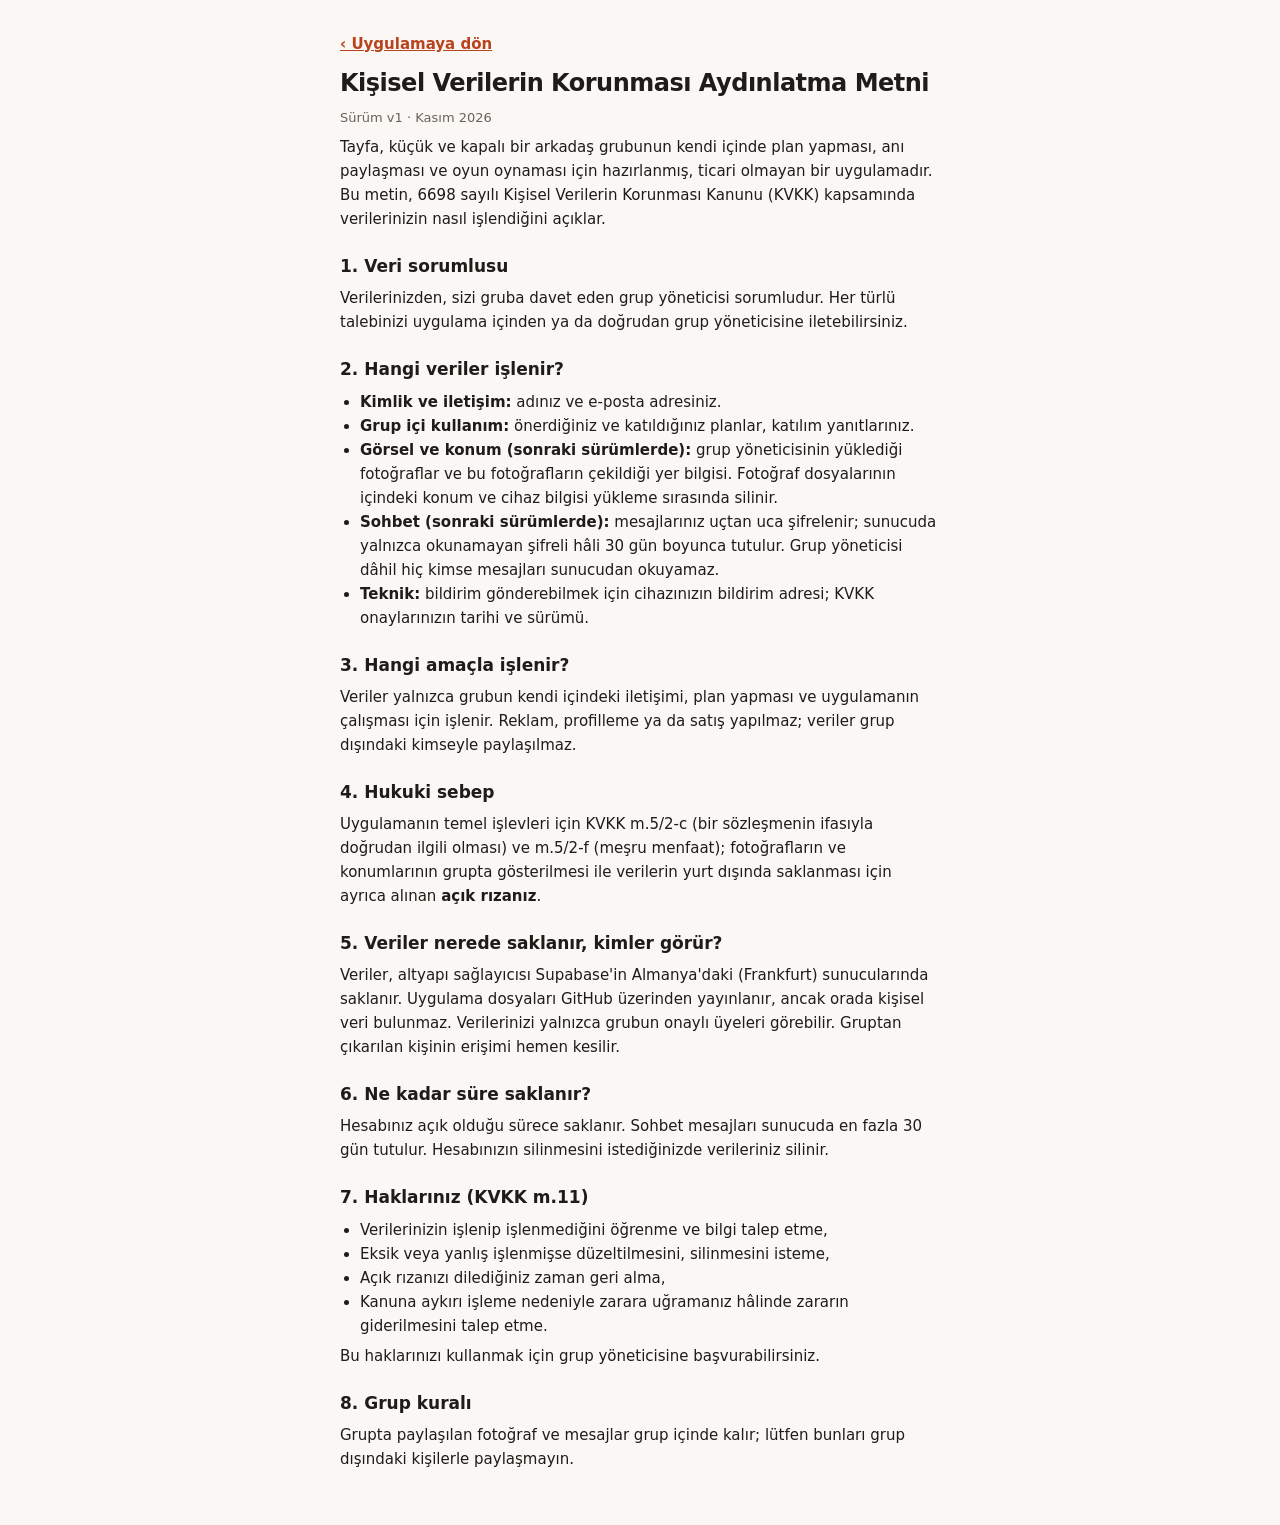
==== aydinlatma.html @ f6b41202 "Sürüm 1.0.0: kayıt, onaylar, planlar, bildirimler Co-Authored-By: Claude Opus 5.5 <noreply@anthropic" ====
<!doctype html>
<html lang="tr">
<head>
<meta charset="utf-8">
<meta name="viewport" content="width=device-width, initial-scale=1, viewport-fit=cover">
<meta name="robots" content="noindex">
<title>Tayfa · Aydınlatma Metni</title>
<link rel="stylesheet" href="style.css">
<style>
  .doc { max-width: 640px; margin: 0 auto; padding: calc(env(safe-area-inset-top, 0px) + 24px) 20px 48px; line-height: 1.6; font-size: 15px; }
  .doc h1 { font-size: 24px; margin-bottom: 4px; }
  .doc h2 { font-size: 17px; margin: 22px 0 6px; }
  .doc ul { padding-left: 20px; margin: 6px 0; }
  .doc p { margin: 6px 0; }
</style>
</head>
<body>
<article class="doc">
  <a class="back" href="./">‹ Uygulamaya dön</a>
  <h1>Kişisel Verilerin Korunması Aydınlatma Metni</h1>
  <p class="small">Sürüm v1 · Kasım 2026</p>

  <p>Tayfa, küçük ve kapalı bir arkadaş grubunun kendi içinde plan yapması, anı paylaşması ve oyun oynaması için
  hazırlanmış, ticari olmayan bir uygulamadır. Bu metin, 6698 sayılı Kişisel Verilerin Korunması Kanunu (KVKK)
  kapsamında verilerinizin nasıl işlendiğini açıklar.</p>

  <h2>1. Veri sorumlusu</h2>
  <p>Verilerinizden, sizi gruba davet eden grup yöneticisi sorumludur. Her türlü talebinizi uygulama içinden ya da
  doğrudan grup yöneticisine iletebilirsiniz.</p>

  <h2>2. Hangi veriler işlenir?</h2>
  <ul>
    <li><b>Kimlik ve iletişim:</b> adınız ve e-posta adresiniz.</li>
    <li><b>Grup içi kullanım:</b> önerdiğiniz ve katıldığınız planlar, katılım yanıtlarınız.</li>
    <li><b>Görsel ve konum (sonraki sürümlerde):</b> grup yöneticisinin yüklediği fotoğraflar ve bu fotoğrafların
      çekildiği yer bilgisi. Fotoğraf dosyalarının içindeki konum ve cihaz bilgisi yükleme sırasında silinir.</li>
    <li><b>Sohbet (sonraki sürümlerde):</b> mesajlarınız uçtan uca şifrelenir; sunucuda yalnızca okunamayan şifreli
      hâli 30 gün boyunca tutulur. Grup yöneticisi dâhil hiç kimse mesajları sunucudan okuyamaz.</li>
    <li><b>Teknik:</b> bildirim gönderebilmek için cihazınızın bildirim adresi; KVKK onaylarınızın tarihi ve sürümü.</li>
  </ul>

  <h2>3. Hangi amaçla işlenir?</h2>
  <p>Veriler yalnızca grubun kendi içindeki iletişimi, plan yapması ve uygulamanın çalışması için işlenir.
  Reklam, profilleme ya da satış yapılmaz; veriler grup dışındaki kimseyle paylaşılmaz.</p>

  <h2>4. Hukuki sebep</h2>
  <p>Uygulamanın temel işlevleri için KVKK m.5/2-c (bir sözleşmenin ifasıyla doğrudan ilgili olması) ve m.5/2-f
  (meşru menfaat); fotoğrafların ve konumlarının grupta gösterilmesi ile verilerin yurt dışında saklanması için
  ayrıca alınan <b>açık rızanız</b>.</p>

  <h2>5. Veriler nerede saklanır, kimler görür?</h2>
  <p>Veriler, altyapı sağlayıcısı Supabase'in Almanya'daki (Frankfurt) sunucularında saklanır. Uygulama
  dosyaları GitHub üzerinden yayınlanır, ancak orada kişisel veri bulunmaz. Verilerinizi yalnızca grubun onaylı
  üyeleri görebilir. Gruptan çıkarılan kişinin erişimi hemen kesilir.</p>

  <h2>6. Ne kadar süre saklanır?</h2>
  <p>Hesabınız açık olduğu sürece saklanır. Sohbet mesajları sunucuda en fazla 30 gün tutulur. Hesabınızın
  silinmesini istediğinizde verileriniz silinir.</p>

  <h2>7. Haklarınız (KVKK m.11)</h2>
  <ul>
    <li>Verilerinizin işlenip işlenmediğini öğrenme ve bilgi talep etme,</li>
    <li>Eksik veya yanlış işlenmişse düzeltilmesini, silinmesini isteme,</li>
    <li>Açık rızanızı dilediğiniz zaman geri alma,</li>
    <li>Kanuna aykırı işleme nedeniyle zarara uğramanız hâlinde zararın giderilmesini talep etme.</li>
  </ul>
  <p>Bu haklarınızı kullanmak için grup yöneticisine başvurabilirsiniz.</p>

  <h2>8. Grup kuralı</h2>
  <p>Grupta paylaşılan fotoğraf ve mesajlar grup içinde kalır; lütfen bunları grup dışındaki kişilerle
  paylaşmayın.</p>
</article>
</body>
</html>
---- style.css ----
:root {
  --accent: #B8431D;
  --accent-dark: #8E3214;
  --accent-soft: #FBEDE6;
  --accent-ink: #7A2E14;
  --ink: #1F1B18;
  --sub: #6B625B;
  --bg: #FAF7F4;
  --card: #FFFFFF;
  --line: #ECE5DF;
  --field: #DCD3CC;
  --ok: #2E6B2A;
  --ok-soft: #E6F2E3;
  --warn-bg: #FFF4D6;
  --warn-line: #F1DFA8;
  --warn-ink: #5C4300;
  --danger: #A33A16;
  --safe-top: env(safe-area-inset-top, 0px);
  --safe-bottom: env(safe-area-inset-bottom, 0px);
}
* { box-sizing: border-box; -webkit-tap-highlight-color: transparent; }
html, body { margin: 0; height: 100%; background: var(--bg); color: var(--ink);
  font-family: 'Plus Jakarta Sans', -apple-system, system-ui, sans-serif; font-size: 16px; }
body { overscroll-behavior-y: none; }
button, input, textarea, select { font-family: inherit; font-size: 16px; color: inherit; }
a { color: var(--accent); }
h1 { font-size: 28px; font-weight: 700; letter-spacing: -0.5px; margin: 0; }
h2 { font-size: 17px; font-weight: 700; margin: 0; }
p { margin: 0; }
.sub { color: var(--sub); font-size: 14px; }
.small { font-size: 13px; color: var(--sub); }
.hidden { display: none !important; }

.splash { height: 100vh; display: flex; align-items: center; justify-content: center; }
.logo-big { width: 72px; height: 72px; border-radius: 20px; background: #D85A30 url(icons/icon-192.png) center/cover; }

/* ---------- layout ---------- */
.screen { min-height: 100vh; display: flex; flex-direction: column; }
.content { flex: 1; padding: calc(var(--safe-top) + 20px) 20px calc(var(--safe-bottom) + 160px); display: flex; flex-direction: column; gap: 16px; }
.content.no-tabs { padding-bottom: calc(var(--safe-bottom) + 32px); }
.topbar { display: flex; justify-content: space-between; align-items: flex-start; gap: 12px; }
.topbar-actions { display: flex; gap: 8px; }

.tabbar { position: fixed; left: 0; right: 0; bottom: 0; background: rgba(255,255,255,0.96);
  backdrop-filter: blur(12px); -webkit-backdrop-filter: blur(12px);
  border-top: 1px solid var(--line); display: flex; justify-content: space-around;
  padding: 8px 4px calc(var(--safe-bottom) + 8px); z-index: 10; }
.tab { flex: 1; min-height: 52px; border: none; background: none; display: flex; flex-direction: column;
  align-items: center; justify-content: center; gap: 3px; color: #8A817A; font-size: 12px; font-weight: 500; }
.tab.on { color: var(--accent); font-weight: 600; }
.tab svg { width: 24px; height: 24px; }

/* ---------- elements ---------- */
.card { background: var(--card); border: 1px solid var(--line); border-radius: 20px; padding: 16px;
  display: flex; flex-direction: column; gap: 12px; }
.btn { height: 46px; border-radius: 12px; border: 1px solid var(--line); background: #FFF; color: var(--ink);
  font-weight: 600; font-size: 15px; padding: 0 16px; display: inline-flex; align-items: center; justify-content: center; gap: 8px; }
.btn.primary { background: var(--accent); border-color: var(--accent); color: #FFF; }
.btn.primary:active { background: var(--accent-dark); }
.btn.danger { color: var(--danger); }
.btn.ok-on { background: var(--ok-soft); border-color: #BFDDB8; color: var(--ok); }
.btn.no-on { background: #F6E6E0; border-color: #EBC8BA; color: var(--danger); }
.btn.small { height: 38px; font-size: 14px; padding: 0 12px; border-radius: 10px; }
.btn.block { width: 100%; }
.btn:disabled { opacity: .55; }
.icon-btn { width: 44px; height: 44px; border-radius: 14px; border: 1px solid var(--line); background: #FFF;
  display: inline-flex; align-items: center; justify-content: center; color: var(--ink); position: relative; flex-shrink: 0; }
.icon-btn svg { width: 22px; height: 22px; }
.dot { position: absolute; top: 8px; right: 9px; width: 9px; height: 9px; border-radius: 50%; background: var(--accent); border: 2px solid #FFF; }
.row2 { display: grid; grid-template-columns: repeat(2, minmax(0, 1fr)); gap: 8px; }
.fab { position: fixed; right: 20px; bottom: calc(var(--safe-bottom) + 86px); height: 56px; border-radius: 18px;
  border: none; background: var(--accent); color: #FFF; font-weight: 600; font-size: 15px; padding: 0 20px;
  display: flex; align-items: center; gap: 8px; z-index: 9; box-shadow: 0 6px 20px rgba(184,67,29,.28); }
.fab svg { width: 20px; height: 20px; }

.field { display: flex; flex-direction: column; gap: 6px; }
.field label { font-size: 13px; font-weight: 600; }
.input { height: 48px; border-radius: 12px; border: 1px solid var(--field); background: #FFF; padding: 0 14px; width: 100%; }
textarea.input { height: 88px; padding: 12px 14px; resize: none; }
.input:focus { outline: 2px solid rgba(184,67,29,.35); border-color: var(--accent); }
.check { display: flex; gap: 10px; align-items: flex-start; font-size: 13px; line-height: 1.45; }
.check input { width: 22px; height: 22px; margin: 0; accent-color: var(--accent); flex-shrink: 0; }
.err { color: var(--danger); font-size: 13px; min-height: 18px; }

.seg { display: grid; grid-template-columns: repeat(2, minmax(0, 1fr)); background: #EFE9E4; border-radius: 12px; padding: 4px; }
.seg button { height: 38px; border: none; border-radius: 9px; background: transparent; font-weight: 600; font-size: 14px; color: var(--sub); }
.seg button.on { background: #FFF; color: var(--ink); }

.banner { display: flex; align-items: center; gap: 10px; background: var(--warn-bg); border: 1px solid var(--warn-line);
  border-radius: 16px; padding: 12px 14px; color: var(--warn-ink); font-size: 14px; font-weight: 600; border-width: 1px; width: 100%; text-align: left; }
.banner .pip { width: 10px; height: 10px; border-radius: 50%; background: #C98A00; flex-shrink: 0; }
.banner span.grow { flex: 1; }
.info { background: var(--accent-soft); color: var(--accent-ink); border-radius: 16px; padding: 14px; font-size: 14px; line-height: 1.5; }

.datebox { width: 52px; height: 56px; border-radius: 14px; background: var(--accent-soft); color: var(--accent);
  display: flex; flex-direction: column; align-items: center; justify-content: center; flex-shrink: 0; }
.datebox b { font-size: 20px; line-height: 1; }
.datebox span { font-size: 11px; font-weight: 600; }
.ev-head { display: flex; gap: 12px; align-items: center; }
.ev-meta { display: flex; flex-wrap: wrap; gap: 4px 12px; margin-top: 4px; font-size: 13px; color: var(--sub); }
.ev-note { font-size: 14px; color: var(--ink); white-space: pre-line; }
.avatars { display: flex; }
.av { width: 30px; height: 30px; border-radius: 50%; display: inline-flex; align-items: center; justify-content: center;
  font-size: 12px; font-weight: 700; border: 2px solid #FFF; margin-left: -8px; }
.av:first-child { margin-left: 0; }
.av.lg { width: 40px; height: 40px; font-size: 14px; margin-left: 0; }
.people { display: flex; align-items: center; gap: 8px; font-size: 13px; color: var(--sub); }
.pill { font-size: 12px; font-weight: 700; padding: 4px 9px; border-radius: 999px; background: var(--accent-soft); color: var(--accent); }
.list-row { display: flex; align-items: center; gap: 12px; padding: 4px 0; }
.list-row .grow { flex: 1; min-width: 0; }
.list-row .name { font-size: 15px; font-weight: 600; overflow: hidden; text-overflow: ellipsis; white-space: nowrap; }
.code-box { background: var(--accent-soft); border-radius: 14px; padding: 14px; display: flex; justify-content: space-between; align-items: center; gap: 8px; }
.code-box .code { font-size: 20px; font-weight: 700; letter-spacing: 1px; color: var(--accent-ink); }
.empty { text-align: center; padding: 28px 12px; color: var(--sub); font-size: 14px; display: flex; flex-direction: column; gap: 6px; align-items: center; }
.empty svg { width: 40px; height: 40px; color: #C9BFB7; }
.section-title { font-size: 13px; font-weight: 700; color: var(--sub); text-transform: uppercase; letter-spacing: .4px; margin-top: 4px; }
.soon { flex: 1; display: flex; flex-direction: column; align-items: center; justify-content: center; text-align: center; gap: 10px; padding: 40px 20px; color: var(--sub); }
.soon .big { width: 72px; height: 72px; border-radius: 22px; background: var(--accent-soft); color: var(--accent); display: flex; align-items: center; justify-content: center; }
.soon .big svg { width: 34px; height: 34px; }
.back { display: inline-flex; align-items: center; gap: 4px; border: none; background: none; color: var(--accent); font-weight: 600; font-size: 15px; padding: 8px 0; }
.back svg { width: 20px; height: 20px; }

/* auth */
.auth { padding: calc(var(--safe-top) + 32px) 20px calc(var(--safe-bottom) + 32px); display: flex; flex-direction: column; gap: 14px; max-width: 480px; margin: 0 auto; }
.auth-head { display: flex; flex-direction: column; align-items: center; gap: 10px; text-align: center; margin-bottom: 4px; }
.auth-head .logo-big { width: 64px; height: 64px; border-radius: 18px; }
.kvkk { background: #FFF; border: 1px solid var(--line); border-radius: 16px; padding: 14px; display: flex; flex-direction: column; gap: 12px; }
.kvkk-title { display: flex; align-items: center; gap: 6px; font-size: 13px; font-weight: 700; color: var(--sub); }
.kvkk-title svg { width: 16px; height: 16px; }

/* sheet */
.sheet-backdrop { position: fixed; inset: 0; background: rgba(31,27,24,.42); z-index: 50; display: flex; align-items: flex-end; animation: fade .18s ease; }
.sheet { background: var(--bg); width: 100%; max-height: 92vh; overflow-y: auto; border-radius: 24px 24px 0 0;
  padding: 10px 20px calc(var(--safe-bottom) + 20px); display: flex; flex-direction: column; gap: 14px; animation: up .22s ease; }
.grab { width: 40px; height: 5px; border-radius: 3px; background: #D8CFC8; align-self: center; margin-bottom: 4px; }
.sheet-head { display: flex; justify-content: space-between; align-items: center; }
@keyframes up { from { transform: translateY(40px); opacity: .4; } to { transform: none; opacity: 1; } }
@keyframes fade { from { opacity: 0; } to { opacity: 1; } }

#toast { position: fixed; left: 50%; top: calc(var(--safe-top) + 12px); transform: translateX(-50%) translateY(-20px);
  background: var(--ink); color: #FFF; padding: 12px 16px; border-radius: 14px; font-size: 14px; font-weight: 600;
  opacity: 0; pointer-events: none; transition: all .22s ease; z-index: 100; max-width: calc(100% - 40px); text-align: center; }
#toast.show { opacity: 1; transform: translateX(-50%) translateY(0); }
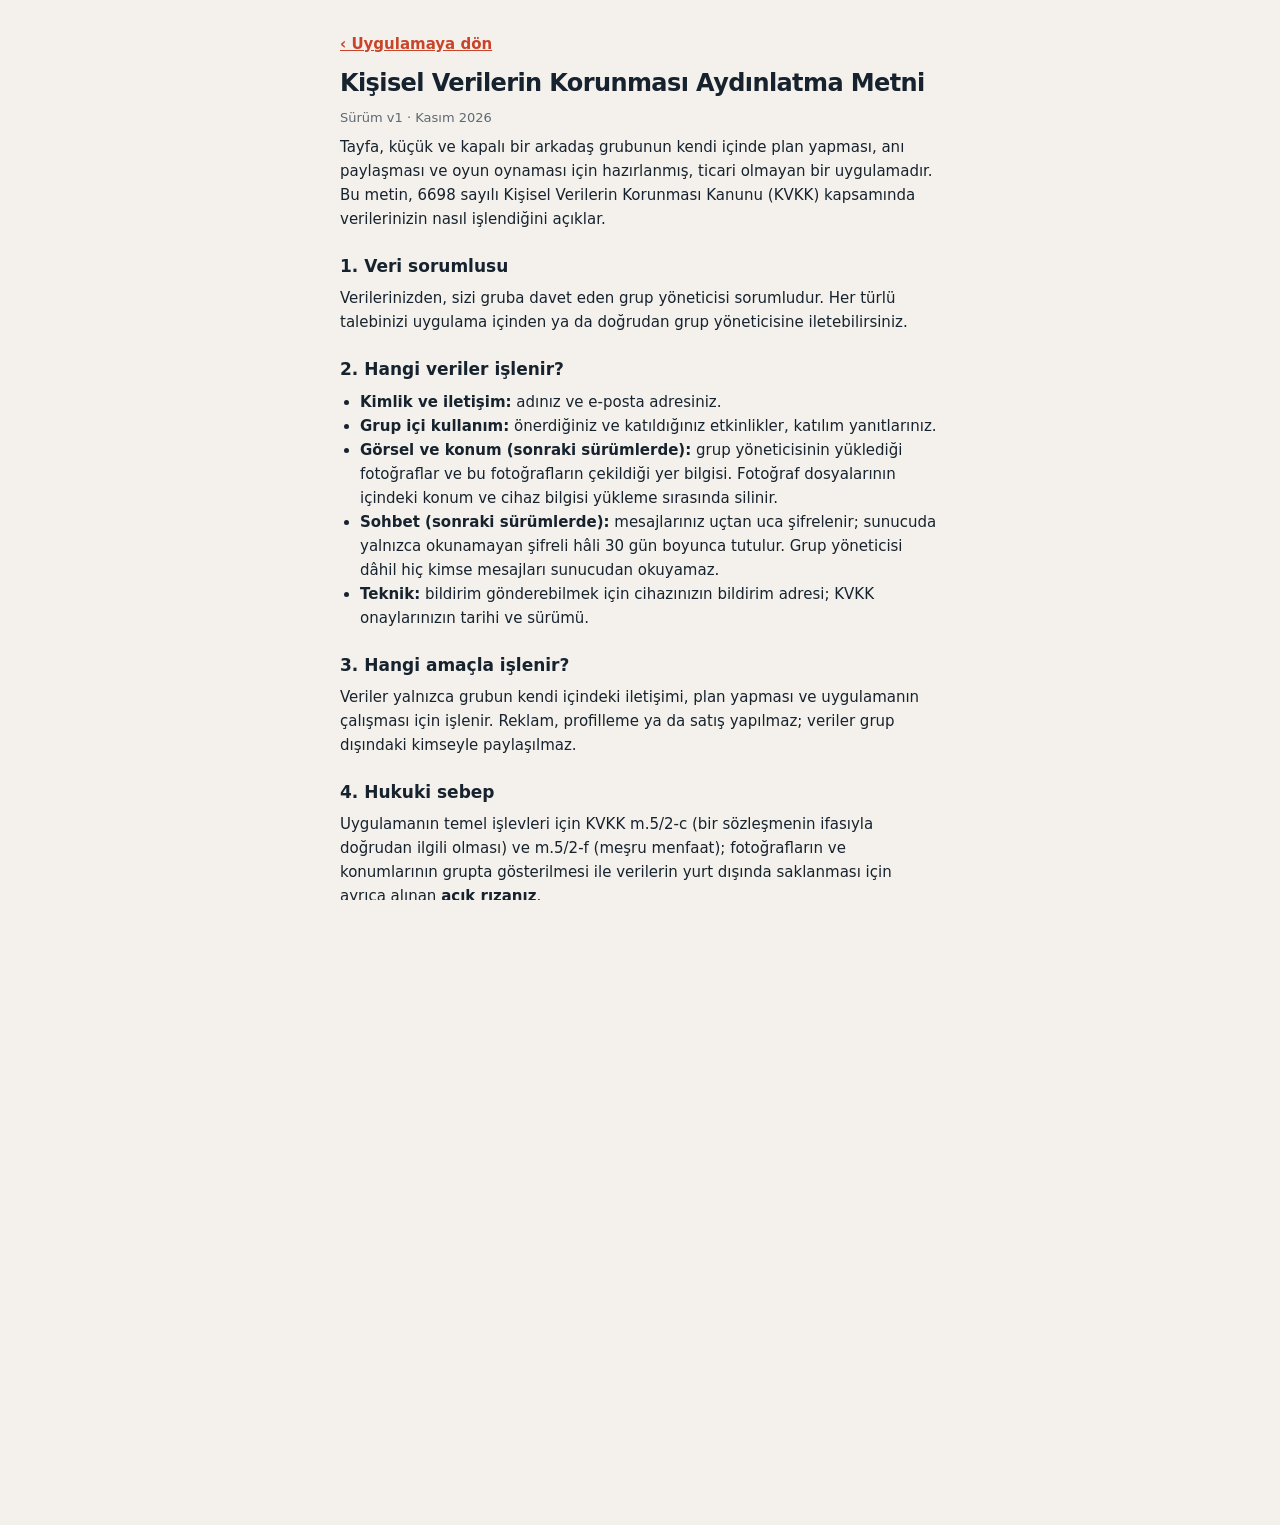
==== commit 050ca738: "3.3.0: Plan yerine Etkinlik, sade bildirim kutusu (1 gün), çift bildirim düzeltmesi, fotoğraf tarihi" ====
--- a/aydinlatma.html
+++ b/aydinlatma.html
@@ -31,7 +31,7 @@
   <h2>2. Hangi veriler işlenir?</h2>
   <ul>
     <li><b>Kimlik ve iletişim:</b> adınız ve e-posta adresiniz.</li>
-    <li><b>Grup içi kullanım:</b> önerdiğiniz ve katıldığınız planlar, katılım yanıtlarınız.</li>
+    <li><b>Grup içi kullanım:</b> önerdiğiniz ve katıldığınız etkinlikler, katılım yanıtlarınız.</li>
     <li><b>Görsel ve konum (sonraki sürümlerde):</b> grup yöneticisinin yüklediği fotoğraflar ve bu fotoğrafların
       çekildiği yer bilgisi. Fotoğraf dosyalarının içindeki konum ve cihaz bilgisi yükleme sırasında silinir.</li>
     <li><b>Sohbet (sonraki sürümlerde):</b> mesajlarınız uçtan uca şifrelenir; sunucuda yalnızca okunamayan şifreli
--- a/style.css
+++ b/style.css
@@ -1,20 +1,24 @@
 :root {
-  --accent: #B8431D;
-  --accent-dark: #8E3214;
-  --accent-soft: #FBEDE6;
-  --accent-ink: #7A2E14;
-  --ink: #1F1B18;
-  --sub: #6B625B;
-  --bg: #FAF7F4;
+  --accent: #C9452A;
+  --accent-dark: #A93820;
+  --accent-soft: #FCE9E3;
+  --accent-ink: #8C2F19;
+  --coral: #FF7A59;
+  --navy: #13324B;
+  --navy-2: #1C4466;
+  --ink: #16222E;
+  --sub: #5F6873;
+  --bg: #F4F1EC;
   --card: #FFFFFF;
-  --line: #ECE5DF;
-  --field: #DCD3CC;
+  --line: #E7E1D9;
+  --field: #D9D2C9;
   --ok: #2E6B2A;
   --ok-soft: #E6F2E3;
   --warn-bg: #FFF4D6;
   --warn-line: #F1DFA8;
   --warn-ink: #5C4300;
-  --danger: #A33A16;
+  --danger: #B33A1E;
+  --shadow: 0 1px 2px rgba(19,50,75,.05), 0 8px 24px rgba(19,50,75,.07);
   --safe-top: env(safe-area-inset-top, 0px);
   --safe-bottom: env(safe-area-inset-bottom, 0px);
 }
@@ -32,7 +36,7 @@
 .hidden { display: none !important; }
 
 .splash { height: 100vh; display: flex; align-items: center; justify-content: center; }
-.logo-big { width: 72px; height: 72px; border-radius: 20px; background: #D85A30 url(icons/icon-192.png) center/cover; }
+.logo-big { width: 72px; height: 72px; border-radius: 20px; background: #13324B url(icons/icon-192.png) center/cover; }
 
 /* ---------- layout ---------- */
 .screen { min-height: 100vh; display: flex; flex-direction: column; }
@@ -70,14 +74,14 @@
 .row2 { display: grid; grid-template-columns: repeat(2, minmax(0, 1fr)); gap: 8px; }
 .fab { position: fixed; right: 20px; bottom: calc(var(--safe-bottom) + 86px); height: 56px; border-radius: 18px;
   border: none; background: var(--accent); color: #FFF; font-weight: 600; font-size: 15px; padding: 0 20px;
-  display: flex; align-items: center; gap: 8px; z-index: 9; box-shadow: 0 6px 20px rgba(184,67,29,.28); }
+  display: flex; align-items: center; gap: 8px; z-index: 9; box-shadow: 0 6px 20px rgba(201,69,42,.28); }
 .fab svg { width: 20px; height: 20px; }
 
 .field { display: flex; flex-direction: column; gap: 6px; }
 .field label { font-size: 13px; font-weight: 600; }
 .input { height: 48px; border-radius: 12px; border: 1px solid var(--field); background: #FFF; padding: 0 14px; width: 100%; }
 textarea.input { height: 88px; padding: 12px 14px; resize: none; }
-.input:focus { outline: 2px solid rgba(184,67,29,.35); border-color: var(--accent); }
+.input:focus { outline: 2px solid rgba(201,69,42,.35); border-color: var(--accent); }
 .check { display: flex; gap: 10px; align-items: flex-start; font-size: 13px; line-height: 1.45; }
 .check input { width: 22px; height: 22px; margin: 0; accent-color: var(--accent); flex-shrink: 0; }
 .err { color: var(--danger); font-size: 13px; min-height: 18px; }
@@ -141,3 +145,547 @@
   background: var(--ink); color: #FFF; padding: 12px 16px; border-radius: 14px; font-size: 14px; font-weight: 600;
   opacity: 0; pointer-events: none; transition: all .22s ease; z-index: 100; max-width: calc(100% - 40px); text-align: center; }
 #toast.show { opacity: 1; transform: translateX(-50%) translateY(0); }
+
+/* ================= Sürüm 2 ================= */
+.nosave { -webkit-touch-callout: none; -webkit-user-select: none; user-select: none; }
+.tab { position: relative; }
+.tab-dot { position: absolute; top: 6px; left: calc(50% + 8px); width: 9px; height: 9px; border-radius: 50%; background: var(--accent); border: 2px solid #FFF; }
+.seg3 { display: grid; grid-template-columns: repeat(3, minmax(0, 1fr)); background: #EFE9E4; border-radius: 12px; padding: 4px; }
+.seg3 button { height: 38px; border: none; border-radius: 9px; background: transparent; font-weight: 600; font-size: 13px; color: var(--sub); }
+.seg3 button.on { background: #FFF; color: var(--ink); }
+.progress { height: 10px; background: #EFE9E4; border-radius: 6px; overflow: hidden; }
+.progress i { display: block; height: 100%; background: var(--accent); transition: width .2s; }
+.icon-btn.dark { background: rgba(255,255,255,.12); border: none; color: #FFF; }
+
+/* anılar */
+.map-wrap { position: relative; height: 56vh; min-height: 320px; border-radius: 22px; overflow: hidden; border: 1px solid var(--line); background: #E9EFE4; }
+.map { position: absolute; inset: 0; }
+.map-pin { border: none; background: none; padding: 0; position: relative; cursor: pointer; }
+.map-pin-img { display: block; width: 52px; height: 52px; border-radius: 16px; border: 3px solid #FFF; background: #D9CFC6 center/cover; box-shadow: 0 4px 12px rgba(0,0,0,.18); }
+.map-pin-n { position: absolute; right: -8px; top: -8px; background: var(--ink); color: #FFF; font-size: 11px; font-weight: 700; padding: 2px 6px; border-radius: 8px; }
+.album-grid { display: grid; grid-template-columns: repeat(2, minmax(0, 1fr)); gap: 12px; }
+.album-card { border: 1px solid var(--line); background: #FFF; border-radius: 18px; padding: 0; overflow: hidden; text-align: left; display: flex; flex-direction: column; }
+.album-cover { aspect-ratio: 1 / 1; background: #E8E1DB center/cover; display: flex; align-items: center; justify-content: center; color: #B9AEA5; }
+.album-cover svg { width: 32px; height: 32px; }
+.album-cover.small { width: 64px; height: 64px; aspect-ratio: auto; border-radius: 14px; flex-shrink: 0; }
+.album-meta { padding: 10px 12px 12px; display: flex; flex-direction: column; gap: 2px; }
+.album-meta b { font-size: 15px; } .album-meta span { font-size: 12px; color: var(--sub); }
+.photo-grid { display: grid; grid-template-columns: repeat(3, minmax(0, 1fr)); gap: 4px; border-radius: 16px; overflow: hidden; }
+.photo-tile { aspect-ratio: 1 / 1; border: none; padding: 0; background: #E8E1DB center/cover; position: relative; }
+.tile-like { position: absolute; left: 6px; bottom: 6px; background: rgba(0,0,0,.45); color: #FFF; font-size: 11px; font-weight: 700; border-radius: 8px; padding: 2px 6px; display: inline-flex; gap: 3px; align-items: center; }
+.tile-like svg { width: 12px; height: 12px; }
+.viewer { position: fixed; inset: 0; background: #0E0C0B; z-index: 60; display: flex; flex-direction: column; color: #FFF; }
+.viewer-top, .viewer-bottom { display: flex; justify-content: space-between; align-items: center; padding: 10px 14px; }
+.viewer-top { padding-top: calc(var(--safe-top) + 10px); font-weight: 600; }
+.viewer-bottom { padding-bottom: calc(var(--safe-bottom) + 14px); }
+.viewer-stage { flex: 1; position: relative; }
+.viewer-img { position: absolute; inset: 0; background: center/contain no-repeat; }
+.viewer-shield { position: absolute; inset: 0; }
+.like-btn { display: inline-flex; align-items: center; gap: 6px; border: none; background: rgba(255,255,255,.12); color: #FFF; height: 44px; padding: 0 16px; border-radius: 22px; font-weight: 700; }
+.like-btn svg { width: 22px; height: 22px; } .like-btn.on { background: var(--accent); } .like-btn.on svg { fill: #FFF; }
+
+/* sohbet */
+.content.chat-content { padding: 0; }
+.chat-wrap { position: fixed; left: 0; right: 0; top: 0; bottom: calc(var(--safe-bottom) + 69px); display: flex; flex-direction: column; background: var(--bg); }
+body.kb-open .chat-wrap { bottom: var(--kb, 0px); }
+body.kb-open .tabbar { display: none; }
+.chat-head { padding: calc(var(--safe-top) + 16px) 20px 8px; border-bottom: 1px solid var(--line); background: var(--bg); }
+.e2e-line { display: inline-flex; align-items: center; gap: 5px; color: var(--ok); font-weight: 600; font-size: 12px; }
+.e2e-line svg { width: 14px; height: 14px; }
+.chat-list { flex: 1; overflow-y: auto; -webkit-overflow-scrolling: touch; padding: 12px 14px; display: flex; flex-direction: column; gap: 10px; }
+.chat-typing { min-height: 18px; padding: 0 18px; font-size: 12px; color: var(--sub); }
+.day-sep { text-align: center; margin: 6px 0; } .day-sep span { font-size: 12px; color: var(--sub); background: #EFE9E4; padding: 4px 10px; border-radius: 10px; }
+.msg { display: flex; gap: 8px; align-items: flex-end; max-width: 100%; -webkit-user-select: none; user-select: none; -webkit-touch-callout: none; }
+.msg.mine { justify-content: flex-end; }
+.msg .av { margin-left: 0; flex-shrink: 0; }
+.msg-col { display: flex; flex-direction: column; gap: 2px; max-width: 78%; min-width: 0; }
+.msg.mine .msg-col { align-items: flex-end; }
+.msg-name { font-size: 12px; font-weight: 600; color: var(--sub); margin-left: 4px; }
+.bubble { background: #FFF; border: 1px solid var(--line); border-radius: 18px 18px 18px 4px; padding: 9px 13px; font-size: 15px; line-height: 1.4; word-break: break-word; }
+.msg.mine .bubble { background: var(--accent); border-color: var(--accent); color: #FFF; border-radius: 18px 18px 4px 18px; }
+.msg.mine .bubble a, .msg.mine .mention { color: #FFF; }
+.msg-text { white-space: pre-wrap; }
+.mention { color: var(--accent); }
+.msg-time { font-size: 11px; color: var(--sub); margin: 0 4px; }
+.quote { border-left: 3px solid rgba(201,69,42,.5); background: rgba(0,0,0,.05); border-radius: 0 8px 8px 0; padding: 5px 8px; margin-bottom: 6px; font-size: 13px; display: flex; flex-direction: column; }
+.msg.mine .quote { border-left-color: rgba(255,255,255,.7); background: rgba(255,255,255,.16); }
+.rx { display: flex; gap: 4px; margin-top: -4px; } .rx span { background: #FFF; border: 1px solid var(--line); border-radius: 10px; font-size: 13px; padding: 1px 6px; }
+.locked { display: inline-flex; gap: 6px; align-items: center; font-size: 13px; opacity: .8; } .locked svg { width: 14px; height: 14px; }
+.sys-card { align-self: center; width: 90%; background: #FFF; border: 1px solid var(--line); border-radius: 16px; padding: 12px; display: flex; flex-direction: column; gap: 6px; font-size: 14px; }
+.sys-k { font-size: 11px; font-weight: 700; color: var(--accent); }
+.sys-row { display: flex; align-items: center; gap: 10px; justify-content: space-between; }
+.sys-row > svg { width: 20px; height: 20px; color: var(--sub); flex-shrink: 0; }
+.voice { display: flex; align-items: center; gap: 8px; min-width: 190px; }
+.voice-play { width: 34px; height: 34px; border-radius: 50%; border: none; background: rgba(0,0,0,.08); color: inherit; display: flex; align-items: center; justify-content: center; flex-shrink: 0; }
+.msg.mine .voice-play { background: rgba(255,255,255,.22); }
+.voice-play svg { width: 16px; height: 16px; fill: currentColor; }
+.voice-bar { flex: 1; height: 4px; border-radius: 2px; background: rgba(0,0,0,.12); overflow: hidden; } .msg.mine .voice-bar { background: rgba(255,255,255,.35); }
+.voice-bar i { display: block; height: 100%; width: 0; background: currentColor; }
+.voice-t { font-size: 12px; } .voice-speed { border: none; background: none; color: inherit; font-weight: 700; font-size: 12px; padding: 4px; }
+.composer { background: #FFF; border-top: 1px solid var(--line); padding: 8px 12px 10px; display: flex; flex-direction: column; gap: 6px; }
+.composer-row { display: flex; gap: 8px; align-items: flex-end; }
+.composer textarea { flex: 1; min-width: 0; resize: none; border: 1px solid var(--field); border-radius: 22px; padding: 11px 16px; font-size: 16px; line-height: 1.35; max-height: 120px; background: #FFF; }
+.composer textarea:focus { outline: none; border-color: var(--accent); }
+.round-btn { width: 46px; height: 46px; border-radius: 50%; border: none; background: #EFE9E4; color: var(--ink); display: flex; align-items: center; justify-content: center; flex-shrink: 0; touch-action: none; -webkit-user-select: none; user-select: none; -webkit-touch-callout: none; }
+.round-btn svg { width: 22px; height: 22px; }
+.round-btn.send { background: var(--accent); color: #FFF; }
+.round-btn.rec { background: #D62828; color: #FFF; transform: scale(1.15); }
+.rec-bar { display: flex; align-items: center; gap: 8px; font-weight: 700; } .rec-dot { width: 10px; height: 10px; border-radius: 50%; background: #D62828; animation: blink 1s infinite; }
+@keyframes blink { 50% { opacity: .2; } }
+.reply-bar { display: flex; align-items: center; gap: 8px; background: var(--accent-soft); border-radius: 12px; padding: 6px 6px 6px 12px; font-size: 13px; }
+.reply-bar span { display: block; white-space: nowrap; overflow: hidden; text-overflow: ellipsis; color: var(--sub); }
+.mention-bar { display: flex; gap: 6px; overflow-x: auto; } .mention-bar:empty { display: none; }
+.mention-bar button { display: inline-flex; align-items: center; gap: 6px; border: 1px solid var(--line); background: #FFF; border-radius: 18px; padding: 3px 10px 3px 3px; font-weight: 600; font-size: 14px; white-space: nowrap; }
+.mention-bar .av { width: 26px; height: 26px; }
+.emoji-row { display: flex; justify-content: space-between; background: #FFF; border-radius: 18px; padding: 6px; border: 1px solid var(--line); }
+.emoji-row button { font-size: 28px; border: none; background: none; width: 48px; height: 48px; border-radius: 14px; }
+.emoji-row button.on { background: var(--accent-soft); }
+
+/* oyunlar */
+.game-row { display: flex; align-items: center; gap: 12px; width: 100%; border: none; background: none; padding: 6px 0; text-align: left; }
+.game-row .grow { flex: 1; min-width: 0; }
+.game-row svg { width: 18px; height: 18px; color: var(--sub); }
+.game-screen { gap: 12px; }
+.g-players { display: flex; justify-content: space-between; align-items: center; }
+.g-pl { display: flex; align-items: center; gap: 6px; font-weight: 600; font-size: 14px; }
+.g-pl b { font-size: 22px; } .g-pl .av { margin-left: 0; }
+.board { background: #5B3A26; border-radius: 16px; padding: 8px; display: flex; flex-direction: column; gap: 0; transition: opacity .2s; }
+.board.busy { opacity: .6; pointer-events: none; }
+.board .row { display: flex; gap: 4px; height: 168px; }
+.board .mid { height: 34px; display: flex; align-items: center; justify-content: center; }
+.half { flex: 1; display: grid; grid-template-columns: repeat(6, minmax(0, 1fr)); background: #F3E6D3; border-radius: 6px; overflow: hidden; }
+.pt { position: relative; border: none; padding: 0; background: none; display: flex; flex-direction: column; align-items: center; }
+.pt.bot { flex-direction: column-reverse; }
+.pt .tri { position: absolute; left: 6%; right: 6%; top: 0; height: 82%; clip-path: polygon(0 0, 100% 0, 50% 100%); }
+.pt.bot .tri { top: auto; bottom: 0; clip-path: polygon(50% 0, 100% 100%, 0 100%); }
+.pt.even .tri { background: var(--accent); } .pt.odd .tri { background: #D9C3A5; }
+.pt.can .tri { filter: brightness(1.12) saturate(1.2); }
+.pt.tgt { background: rgba(46,107,42,.22); } .pt.tgt .tri { outline: 0; filter: brightness(1.2); }
+.pt.last { background: rgba(255,214,102,.25); }
+.stack { position: relative; z-index: 1; display: flex; flex-direction: column; align-items: center; padding-top: 2px; }
+.pt.bot .stack { flex-direction: column-reverse; padding: 0 0 2px; }
+.ck { width: min(26px, 7vw); height: min(26px, 7vw); border-radius: 50%; margin: -2px 0; box-shadow: inset 0 -2px 0 rgba(0,0,0,.25), 0 1px 2px rgba(0,0,0,.3); }
+.ck.c0 { background: #FBF7F0; border: 1px solid #BDAE98; } .ck.c1 { background: #2B2420; border: 1px solid #120E0C; }
+.ck.sel { outline: 3px solid #FFD666; outline-offset: 1px; }
+.pt.can .ck:last-child { box-shadow: 0 0 0 2px #FFD666; }
+.pt.bot.can .ck:first-child { box-shadow: 0 0 0 2px #FFD666; }
+.ck-n { font-size: 11px; font-weight: 800; color: #FFF; background: rgba(0,0,0,.55); border-radius: 6px; padding: 0 4px; margin-top: 2px; }
+.bar-col { width: 30px; background: #4A2F1F; border: none; border-radius: 6px; padding: 0; display: flex; align-items: center; justify-content: center; }
+.bar-col.can { box-shadow: inset 0 0 0 2px #FFD666; } .bar-col.selbar { background: #6B4630; }
+.bar-slot { display: flex; flex-direction: column; align-items: center; gap: 2px; }
+.off-col { width: 26px; background: #4A2F1F; border: none; border-radius: 6px; padding: 0; display: flex; align-items: center; justify-content: center; }
+.off-col.tgt { background: #2E6B2A; }
+.off-n { font-size: 12px; font-weight: 800; border-radius: 6px; padding: 2px 4px; } .off-n.c0 { background: #FBF7F0; color: #2B2420; } .off-n.c1 { background: #2B2420; color: #FBF7F0; }
+.mid-dice .die, .dice .die { font-size: 34px; line-height: 1; color: #FFF; }
+.dice .die { color: var(--ink); } .dice .die.used { opacity: .3; }
+.dice { display: flex; gap: 4px; flex: 1; }
+.g-actions { display: flex; align-items: center; gap: 8px; }
+.g-status { text-align: center; font-weight: 600; color: var(--sub); padding: 10px; background: #FFF; border: 1px solid var(--line); border-radius: 14px; }
+.g-status.win { color: var(--ok); }
+.btn.big { height: 56px; font-size: 17px; }
+.btn svg { width: 18px; height: 18px; flex-shrink: 0; }
+.banner svg, .icon-btn svg { flex-shrink: 0; }
+/* MapLibre kendi stilinde konteyneri "position: relative" yapıyor; yüksekliği açıkça ver */
+.map-wrap > .map, .map-wrap > .map.maplibregl-map { position: absolute !important; top: 0; left: 0; width: 100%; height: 100% !important; }
+.map-kind { position: absolute; top: 10px; right: 10px; z-index: 5; height: 40px; padding: 0 14px; border-radius: 12px; border: none; background: rgba(255,255,255,.95); font-weight: 700; font-size: 14px; box-shadow: 0 2px 10px rgba(0,0,0,.15); }
+.map-pin.single .map-pin-img { width: 44px; height: 44px; border-radius: 50%; }
+.photo-tile.picking { opacity: .75; } .photo-tile.picked { opacity: 1; outline: 4px solid var(--accent); outline-offset: -4px; }
+.photo-tile.picked::after { content: '✓'; position: absolute; top: 6px; right: 6px; width: 24px; height: 24px; border-radius: 50%; background: var(--accent); color: #FFF; font-weight: 800; display: flex; align-items: center; justify-content: center; }
+.choice { display: flex; flex-direction: column; gap: 6px; text-align: left; background: #FFF; border: 1px solid var(--line); border-radius: 16px; padding: 14px; }
+.choice b { display: flex; align-items: center; gap: 8px; font-size: 16px; } .choice b svg { width: 20px; height: 20px; color: var(--accent); }
+.choice span { font-size: 13px; color: var(--sub); line-height: 1.45; }
+.known-row { display: flex; gap: 8px; overflow-x: auto; padding-bottom: 4px; -webkit-overflow-scrolling: touch; }
+.known { flex-shrink: 0; display: flex; flex-direction: column; align-items: flex-start; gap: 2px; border: 1px solid var(--line); background: #FFF; border-radius: 14px; padding: 8px 12px; max-width: 180px; text-align: left; }
+.known b { font-size: 14px; white-space: nowrap; overflow: hidden; text-overflow: ellipsis; max-width: 156px; }
+.known span { font-size: 12px; color: var(--sub); }
+.known.on { border-color: var(--accent); background: var(--accent-soft); }
+.known-dot { width: 18px; height: 18px; border-radius: 50%; border: 3px solid #FFF; background: #2B4A66; box-shadow: 0 1px 6px rgba(0,0,0,.35); padding: 0; }
+.card.flash { animation: flash 1.8s ease; }
+@keyframes flash { 0%, 40% { box-shadow: 0 0 0 3px var(--accent); } 100% { box-shadow: 0 0 0 0 transparent; } }
+.gc-bar { width: 100%; display: flex; align-items: center; gap: 10px; background: #FFF; border: 1px solid var(--line); border-radius: 14px; padding: 12px 14px; text-align: left; font-size: 14px; }
+.gc-bar svg { width: 20px; height: 20px; color: var(--accent); flex-shrink: 0; }
+.gc-bar .grow { flex: 1; min-width: 0; white-space: nowrap; overflow: hidden; text-overflow: ellipsis; color: var(--sub); }
+.gc-n { background: var(--accent); color: #FFF; font-size: 12px; border-radius: 10px; padding: 2px 8px; }
+.gc-list { max-height: 40vh; min-height: 120px; padding: 4px 0; flex: none; }
+.composer-row textarea { flex: 1; min-width: 0; resize: none; border: 1px solid var(--field); border-radius: 22px; padding: 11px 16px; font-size: 16px; line-height: 1.35; max-height: 120px; background: #FFF; }
+.composer-row textarea:focus { outline: none; border-color: var(--accent); }
+
+/* ================= Sürüm 3: yeni görünüm ================= */
+html { touch-action: manipulation; } /* çift dokununca yakınlaştırma olmasın */
+h1 { font-weight: 800; letter-spacing: -0.6px; }
+.card { border: none; box-shadow: var(--shadow); border-radius: 22px; }
+.icon-btn { border: none; box-shadow: 0 2px 10px rgba(19,50,75,.08); }
+.btn { border-color: var(--line); }
+.btn.primary { box-shadow: 0 4px 14px rgba(201,69,42,.22); }
+.seg, .seg3 { background: #E9E3DB; }
+.screen.enter { animation: enter .2s ease; }
+@keyframes enter { from { opacity: .35; } to { opacity: 1; } }
+.screen.enter-back { animation: enterBack .2s ease; }
+@keyframes enterBack { from { opacity: .35; } to { opacity: 1; } }
+
+/* alt menü: yüzen hap */
+.tabbar { left: 14px; right: 14px; bottom: calc(var(--safe-bottom) + 10px); border: none; border-radius: 34px; height: 66px;
+  padding: 0 8px; align-items: center; justify-content: space-between; background: rgba(255,255,255,.96);
+  box-shadow: 0 12px 32px rgba(19,50,75,.16); }
+.tab { flex: 0 0 auto; min-height: 48px; min-width: 52px; flex-direction: row; gap: 6px; border-radius: 24px; padding: 0 12px; color: #7C858F; }
+.tab span { display: none; }
+.tab.on { background: var(--accent-soft); color: var(--accent); padding: 0 16px; }
+.tab.on span { display: inline; font-size: 14px; font-weight: 700; }
+.tab-dot { top: 6px; left: auto; right: 4px; }
+.tab-n { position: absolute; top: 3px; right: 2px; min-width: 18px; height: 18px; padding: 0 5px; border-radius: 9px; background: var(--accent);
+  color: #FFF; font-size: 11px; font-style: normal; font-weight: 800; display: flex; align-items: center; justify-content: center; border: 2px solid #FFF; }
+.content { padding-bottom: calc(var(--safe-bottom) + 112px); }
+.fab { bottom: calc(var(--safe-bottom) + 90px); border-radius: 20px; box-shadow: 0 8px 22px rgba(201,69,42,.32); }
+.chat-wrap { bottom: calc(var(--safe-bottom) + 86px); }
+
+/* üst kısım: Tayfa logosu */
+.brand { display: flex; align-items: center; gap: 10px; flex: 1; min-width: 0; }
+.brand img { width: 40px; height: 40px; border-radius: 11px; }
+.brand b { font-size: 27px; font-weight: 800; letter-spacing: -0.9px; color: var(--navy); }
+.topbar { align-items: center; }
+.icon-btn .n { position: absolute; top: -5px; right: -5px; min-width: 20px; height: 20px; padding: 0 5px; border-radius: 10px; background: var(--accent);
+  color: #FFF; font-size: 11px; font-weight: 800; display: flex; align-items: center; justify-content: center; border: 2px solid var(--bg); }
+.me-btn { width: 44px; height: 44px; border-radius: 50%; border: none; background: var(--navy); color: #FFF; font-weight: 800; font-size: 16px; flex-shrink: 0; }
+.greet { font-size: 15px; color: var(--sub); margin-top: -6px; } .greet b { color: var(--ink); font-weight: 600; }
+
+/* sıradaki plan kartı */
+.hero { background: var(--navy); color: #FFF; border-radius: 28px; padding: 18px; display: flex; flex-direction: column; gap: 14px;
+  box-shadow: 0 14px 30px rgba(19,50,75,.28); }
+.hero-k { display: flex; justify-content: space-between; align-items: center; gap: 8px; flex-wrap: wrap; }
+.hero-k > span:first-child { white-space: nowrap; font-size: 11px; font-weight: 800; letter-spacing: 1px; color: #FFB59F; }
+.hero h2 { font-size: 24px; font-weight: 800; letter-spacing: -0.4px; }
+.hero .hero-sub { font-size: 14px; color: #C5D2DE; margin-top: 4px; }
+.hero .people { color: #C5D2DE; } .hero .av { border-color: var(--navy); }
+.hero .btn { border: none; box-shadow: none; }
+.hero .btn.primary { background: var(--coral); color: #1A1410; }
+.hero .btn:not(.primary) { background: rgba(255,255,255,.12); color: #FFF; }
+.hero .btn.ok-on { background: #DDF1D9; color: #1F5A1C; }
+.hero .btn.no-on { background: rgba(255,255,255,.22); color: #FFF; }
+.hero .hero-links { display: flex; justify-content: space-between; align-items: center; }
+.hero .hero-links .btn.small { background: transparent; color: #C5D2DE; padding: 0 4px; }
+.wx { display: inline-flex; align-items: center; gap: 6px; height: 30px; padding: 0 10px; border-radius: 15px; background: rgba(255,255,255,.12);
+  font-size: 13px; font-weight: 700; color: #FFF; white-space: nowrap; }
+.wx svg { width: 16px; height: 16px; }
+.card .wx { background: #EEF3F7; color: var(--navy); }
+
+/* sıra sende şeridi */
+.strip { display: flex; align-items: center; gap: 12px; width: 100%; border: none; background: #FFF; border-radius: 22px; padding: 12px 12px 12px 14px;
+  box-shadow: var(--shadow); text-align: left; }
+.strip .ic { width: 44px; height: 44px; border-radius: 14px; background: var(--accent-soft); color: var(--accent); display: flex; align-items: center; justify-content: center; flex-shrink: 0; }
+.strip .ic svg { width: 22px; height: 22px; }
+.strip .grow { flex: 1; min-width: 0; display: flex; flex-direction: column; }
+.strip .grow b { font-size: 15px; } .strip .grow span { font-size: 13px; color: var(--sub); }
+.strip .go { height: 36px; padding: 0 16px; border-radius: 12px; background: var(--accent); color: #FFF; font-size: 14px; font-weight: 700; display: flex; align-items: center; }
+
+/* geçen yıl bugün */
+.otd { position: relative; height: 200px; border-radius: 24px; overflow: hidden; border: none; padding: 0; width: 100%; background: #7FA3B8; box-shadow: var(--shadow); }
+.otd-grid { position: absolute; inset: 0; display: grid; grid-template-columns: 2fr 1fr; grid-template-rows: 1fr 1fr; gap: 3px; }
+.otd-grid i { background: #A9BCC8 center/cover; } .otd-grid i:first-child { grid-row: span 2; }
+.otd-grid.one { grid-template-columns: 1fr; } .otd-grid.two { grid-template-rows: 1fr; grid-template-columns: 1fr 1fr; } .otd-grid.two i:first-child { grid-row: auto; }
+.otd-cap { position: absolute; left: 0; right: 0; bottom: 0; padding: 14px 16px; background: linear-gradient(transparent, rgba(10,20,30,.72)); color: #FFF;
+  display: flex; align-items: flex-end; justify-content: space-between; text-align: left; }
+.otd-cap small { display: block; font-size: 11px; font-weight: 800; letter-spacing: 1px; color: #FFD3C5; }
+.otd-cap b { font-size: 17px; } .otd-cap > span { font-size: 13px; font-weight: 600; }
+
+/* bildirim kutusu */
+.inbox-day { font-size: 12px; font-weight: 800; letter-spacing: 1px; color: #7C858F; margin-top: 4px; }
+.inbox { background: #FFF; border-radius: 22px; box-shadow: var(--shadow); overflow: hidden; }
+.ib { display: flex; align-items: center; gap: 12px; width: 100%; border: none; background: none; padding: 13px 16px; text-align: left; border-top: 1px solid #F0EBE5; }
+.ib:first-child { border-top: none; }
+.ib.new { background: #FFF8F5; }
+.ib .ic { width: 42px; height: 42px; border-radius: 14px; display: flex; align-items: center; justify-content: center; flex-shrink: 0; }
+.ib .ic svg { width: 20px; height: 20px; }
+.ib .ic.game { background: var(--accent-soft); color: var(--accent); } .ib .ic.chat { background: #E3ECF6; color: #23476A; }
+.ib .ic.plan { background: #FFF1CF; color: #7A5600; } .ib .ic.photo { background: #E2F0E0; color: #2E6B2A; } .ib .ic.other { background: #ECE8E3; color: var(--sub); }
+.ib .grow { flex: 1; min-width: 0; display: flex; flex-direction: column; gap: 2px; }
+.ib .grow b { font-size: 15px; } .ib.new .grow b { font-weight: 800; }
+.ib .grow span { font-size: 13px; color: var(--sub); overflow: hidden; text-overflow: ellipsis; white-space: nowrap; }
+.ib .side { display: flex; flex-direction: column; align-items: flex-end; gap: 6px; font-size: 12px; color: #7C858F; flex-shrink: 0; }
+.ib .side i { width: 9px; height: 9px; border-radius: 50%; background: var(--accent); }
+.diag { font-size: 12px; color: var(--sub); background: #EEE9E3; border-radius: 12px; padding: 8px 10px; line-height: 1.5; }
+
+/* uygulama açıkken gelen bildirim şeridi */
+.inapp { position: fixed; left: 10px; right: 10px; top: calc(var(--safe-top) + 8px); z-index: 90; display: flex; align-items: center; gap: 10px;
+  background: var(--navy); color: #FFF; border-radius: 20px; padding: 10px 10px 10px 12px; box-shadow: 0 14px 30px rgba(19,50,75,.35);
+  border: none; text-align: left; width: auto; animation: drop .25s ease; }
+.inapp .ic { width: 38px; height: 38px; border-radius: 12px; background: rgba(255,255,255,.12); display: flex; align-items: center; justify-content: center; flex-shrink: 0; }
+.inapp .ic svg { width: 19px; height: 19px; }
+.inapp .grow { flex: 1; min-width: 0; display: flex; flex-direction: column; }
+.inapp .grow b { font-size: 14px; } .inapp .grow span { font-size: 12px; color: #C5D2DE; overflow: hidden; text-overflow: ellipsis; white-space: nowrap; }
+.inapp .go { height: 34px; padding: 0 14px; border-radius: 11px; background: var(--coral); color: #1A1410; font-weight: 800; font-size: 13px; display: flex; align-items: center; }
+.inapp.out { opacity: 0; transform: translateY(-20px); transition: all .2s ease; }
+@keyframes drop { from { opacity: 0; transform: translateY(-24px); } to { opacity: 1; transform: none; } }
+
+/* sohbet: sabit mesaj, yanıt, kaydırma */
+.chat-head { border-bottom: none; }
+.pin-bar { display: flex; align-items: center; gap: 10px; margin: 0 14px 6px; background: #FFF; border-radius: 16px; padding: 8px 10px; box-shadow: 0 2px 10px rgba(19,50,75,.06);
+  border: none; text-align: left; width: calc(100% - 28px); }
+.pin-bar:empty { display: none; }
+.pin-bar .ic { width: 30px; height: 30px; border-radius: 10px; background: var(--accent-soft); color: var(--accent); display: flex; align-items: center; justify-content: center; flex-shrink: 0; }
+.pin-bar .ic svg { width: 16px; height: 16px; }
+.pin-bar .grow { flex: 1; min-width: 0; display: flex; flex-direction: column; }
+.pin-bar small { font-size: 11px; font-weight: 800; letter-spacing: .6px; color: var(--accent); }
+.pin-bar span.t { font-size: 13px; white-space: nowrap; overflow: hidden; text-overflow: ellipsis; }
+.bubble { border: none; box-shadow: 0 1px 3px rgba(19,50,75,.07); }
+.quote { border-left: none; background: rgba(19,50,75,.06); border-radius: 10px; }
+.quote b { color: var(--accent); font-size: 12px; }
+.msg.mine .quote { background: rgba(255,255,255,.18); } .msg.mine .quote b { color: #FFF; }
+.msg { position: relative; transition: transform .18s ease; }
+.msg.swiping { transition: none; }
+.swipe-ic { position: absolute; left: -34px; top: 50%; width: 28px; height: 28px; margin-top: -14px; border-radius: 50%; background: #FFF; color: var(--accent);
+  display: flex; align-items: center; justify-content: center; box-shadow: 0 2px 8px rgba(19,50,75,.15); opacity: 0; }
+.swipe-ic svg { width: 16px; height: 16px; }
+.reply-bar { background: #FFF; box-shadow: 0 2px 10px rgba(19,50,75,.06); }
+.reply-bar b { color: var(--accent); font-size: 12px; }
+.composer { background: var(--bg); border-top: none; }
+.composer textarea { border: none; box-shadow: 0 2px 10px rgba(19,50,75,.07); }
+.chat-hint { text-align: center; font-size: 12px; color: #7C858F; }
+
+/* tavla */
+.board { background: #5A3B24; border-radius: 18px; padding: 8px; box-shadow: 0 12px 24px rgba(58,38,22,.28); }
+.half { background: #24493A; }
+.pt.odd .tri { background: #E9D8B6; } .pt.even .tri { background: var(--accent); }
+.pt.tgt, .pt.tgt2 { background: transparent; }
+.mk { width: min(26px, 7vw); height: min(26px, 7vw); border-radius: 50%; margin: -2px 0; display: flex; align-items: center; justify-content: center;
+  font-size: 12px; font-weight: 800; color: #FFF; border: 2px solid #FFF; box-shadow: 0 0 0 2px rgba(0,0,0,.2); animation: pulse 1.4s ease infinite; }
+.mk.g { background: #1F9D55; } .mk.r { background: #D93025; }
+@keyframes pulse { 50% { transform: scale(1.1); } }
+.off-col.tgt { background: #1F9D55; } .off-col.tgt2 { background: #D93025; }
+.g-legend { display: flex; justify-content: center; gap: 14px; font-size: 13px; color: var(--sub); }
+.g-legend span { display: inline-flex; align-items: center; gap: 6px; }
+.g-legend i { width: 13px; height: 13px; border-radius: 50%; display: inline-block; } .g-legend .g { background: #1F9D55; } .g-legend .r { background: #D93025; }
+.g-top { display: flex; align-items: center; gap: 10px; }
+.g-top .grow { flex: 1; min-width: 0; }
+.g-top h1 { font-size: 19px; } .g-top .small { margin-top: 1px; }
+.g-score { display: flex; align-items: center; gap: 10px; background: #FFF; border-radius: 20px; padding: 10px 12px; box-shadow: var(--shadow); }
+.g-score .nm { flex: 1; font-size: 14px; font-weight: 600; min-width: 0; overflow: hidden; text-overflow: ellipsis; white-space: nowrap; }
+.g-score .nm.r { text-align: right; }
+.g-score b { font-size: 22px; font-weight: 800; letter-spacing: 1px; } .g-score b i { color: #C9C1B8; font-style: normal; }
+.g-score .av { margin-left: 0; width: 34px; height: 34px; }
+.g-score .av.turn { box-shadow: 0 0 0 3px var(--coral); }
+.g-turn { align-self: center; height: 30px; padding: 0 14px; border-radius: 15px; background: #E2F0E0; color: #2E6B2A; font-size: 13px; font-weight: 700; display: inline-flex; align-items: center; gap: 6px; }
+.g-turn::before { content: ''; width: 8px; height: 8px; border-radius: 50%; background: currentColor; }
+.g-turn.wait { background: #ECE8E3; color: var(--sub); }
+.g-status { border: none; box-shadow: var(--shadow); }
+.dice .die { font-size: 40px; }
+.g-end { background: var(--navy); color: #FFF; border-radius: 26px; padding: 20px; display: flex; flex-direction: column; align-items: center; gap: 10px; text-align: center; }
+.g-end .cup { width: 72px; height: 72px; border-radius: 24px; background: rgba(255,210,122,.15); color: #FFD27A; display: flex; align-items: center; justify-content: center; }
+.g-end .cup svg { width: 40px; height: 40px; }
+.g-end h2 { font-size: 26px; font-weight: 800; } .g-end p { color: #C5D2DE; font-size: 14px; }
+.g-end .btn { width: 100%; border: none; }
+.g-end .btn.primary { background: var(--coral); color: #1A1410; height: 54px; font-size: 17px; font-weight: 800; }
+.g-end .btn:not(.primary) { background: rgba(255,255,255,.12); color: #FFF; }
+.chat-n-btn { position: relative; }
+
+/* soldan kaydırıp geri dönme göstergesi */
+.edge-back { position: fixed; left: 0; top: 50%; width: 40px; height: 40px; margin-top: -20px; border-radius: 50%; background: var(--navy); color: #FFF;
+  display: flex; align-items: center; justify-content: center; z-index: 95; pointer-events: none; opacity: 0; transform: translateX(-44px); }
+.edge-back svg { width: 20px; height: 20px; }
+
+/* ================= Sürüm 3.1 ================= */
+html, body { overflow-x: hidden; }
+/* ana sayfa üst: lacivert başlık */
+.home-top { background: var(--navy); color: #FFF; margin: calc(-1 * (var(--safe-top) + 20px)) -20px 0; padding: calc(var(--safe-top) + 16px) 20px 80px;
+  border-radius: 0 0 34px 34px; display: flex; flex-direction: column; gap: 14px; }
+.top-bar { display: flex; align-items: center; gap: 10px; }
+.top-bar .logo { width: 36px; height: 36px; flex-shrink: 0; }
+.top-bar b { flex: 1; font-size: 22px; font-weight: 800; letter-spacing: -0.6px; }
+.home-top .icon-btn { background: rgba(255,255,255,.1); color: #FFF; box-shadow: none; }
+.home-top .icon-btn .n { background: var(--coral); color: #1A1410; border-color: var(--navy); }
+.home-top .icon-btn .dot { border-color: var(--navy); background: var(--coral); }
+.home-top .me-btn { background: var(--coral); color: #1A1410; box-shadow: 0 0 0 2px rgba(255,255,255,.35); }
+.top-date { font-size: 14px; color: #A9BCCD; }
+.top-hi { font-size: 21px; font-weight: 800; letter-spacing: -0.4px; line-height: 1.2; margin-top: 2px; }
+.top-people { display: flex; align-items: center; gap: 10px; font-size: 13px; color: #C5D2DE; }
+.top-people .av { border-color: var(--navy); }
+.over { margin-top: -64px; display: flex; flex-direction: column; gap: 14px; position: relative; }
+.next { background: var(--card); border-radius: 26px; padding: 16px; display: flex; flex-direction: column; gap: 12px; box-shadow: 0 14px 34px rgba(19,50,75,.16); }
+.next-k { display: flex; justify-content: space-between; align-items: center; gap: 8px; flex-wrap: wrap; }
+.next-k > span:first-child { font-size: 11px; font-weight: 800; letter-spacing: 1px; color: var(--accent); white-space: nowrap; }
+.next .wx { background: #EEF3F7; color: var(--navy); }
+.next .datebox { background: var(--navy); color: #FFF; } .next .datebox span { color: #FFB59F; }
+.next h2 { font-size: 19px; font-weight: 800; }
+.next .row2 .btn:not(.primary):not(.ok-on):not(.no-on) { background: #F1ECE6; border: none; }
+.next .links { display: flex; justify-content: space-between; align-items: center; }
+.next .links .btn.small { border: none; background: none; color: var(--sub); padding: 0 4px; box-shadow: none; }
+
+/* sohbet: kaydırırken sadece mesaj kayar */
+.chat-list { overflow-x: hidden; overscroll-behavior: contain; }
+.msg { touch-action: pan-y; }
+.mute-pill { display: inline-flex; align-items: center; gap: 4px; color: var(--sub); font-weight: 600; font-size: 12px; margin-left: 6px; }
+.mute-pill svg { width: 13px; height: 13px; }
+.icon-btn.on { background: var(--accent-soft); color: var(--accent); }
+
+/* aç/kapa düğmesi */
+.sw-row { display: flex; align-items: center; gap: 12px; background: var(--card); border-radius: 16px; padding: 12px 14px; box-shadow: var(--shadow); }
+.sw-row .grow { flex: 1; min-width: 0; display: flex; flex-direction: column; gap: 2px; }
+.sw-row .grow b { font-size: 15px; } .sw-row .grow span { font-size: 13px; color: var(--sub); }
+.sw-row.off { opacity: .5; }
+.switch { position: relative; width: 52px; height: 32px; flex-shrink: 0; }
+.switch input { position: absolute; inset: 0; opacity: 0; margin: 0; width: 100%; height: 100%; z-index: 1; }
+.switch i { position: absolute; inset: 0; border-radius: 16px; background: #D4CCC3; transition: background .2s; }
+.switch i::after { content: ''; position: absolute; top: 3px; left: 3px; width: 26px; height: 26px; border-radius: 50%; background: #FFF; box-shadow: 0 1px 3px rgba(0,0,0,.25); transition: transform .2s; }
+.switch input:checked + i { background: var(--accent); }
+.switch input:checked + i::after { transform: translateX(20px); }
+.switch input:focus-visible + i { outline: 2px solid var(--accent); outline-offset: 2px; }
+
+/* oyun simgeleri */
+.game-ic { width: 48px; height: 48px; border-radius: 15px; display: flex; align-items: center; justify-content: center; flex-shrink: 0; }
+.game-ic svg { width: 26px; height: 26px; }
+.game-ic.tavla { background: #24493A; color: #E9D8B6; }
+.game-ic.batak { background: var(--navy); color: #FFF; }
+.game-ic.king { background: #FFF1CF; color: #8A6200; }
+.game-ic.okey { background: var(--accent-soft); color: var(--accent); }
+.game-row .game-ic svg { width: 26px; height: 26px; color: inherit; }
+
+/* ================= koyu tema ================= */
+:root[data-theme="dark"] {
+  --accent: #E0603F; --accent-dark: #C9452A; --accent-soft: #3A2620; --accent-ink: #FFB59F;
+  --ink: #E6ECF1; --sub: #9DAAB6; --bg: #0F1A24; --card: #182734; --line: #263848; --field: #2F4355;
+  --ok: #7BC97A; --ok-soft: #1E3324; --warn-bg: #3A3016; --warn-line: #5A4A1C; --warn-ink: #F2D58A; --danger: #FF8A6E;
+  --shadow: 0 1px 2px rgba(0,0,0,.3), 0 8px 24px rgba(0,0,0,.25);
+  color-scheme: dark;
+}
+:root[data-theme="dark"] .btn, :root[data-theme="dark"] .icon-btn, :root[data-theme="dark"] .input, :root[data-theme="dark"] .bubble,
+:root[data-theme="dark"] .strip, :root[data-theme="dark"] .inbox, :root[data-theme="dark"] .pin-bar, :root[data-theme="dark"] .reply-bar,
+:root[data-theme="dark"] .g-score, :root[data-theme="dark"] .g-status, :root[data-theme="dark"] .album-card, :root[data-theme="dark"] .known,
+:root[data-theme="dark"] .choice, :root[data-theme="dark"] .mention-bar button, :root[data-theme="dark"] .emoji-row, :root[data-theme="dark"] .rx span,
+:root[data-theme="dark"] .sys-card, :root[data-theme="dark"] .kvkk, :root[data-theme="dark"] .gc-bar, :root[data-theme="dark"] .composer textarea,
+:root[data-theme="dark"] .composer-row textarea, :root[data-theme="dark"] .composer, :root[data-theme="dark"] .seg button.on,
+:root[data-theme="dark"] .seg3 button.on, :root[data-theme="dark"] .swipe-ic, :root[data-theme="dark"] .sw-row {
+  background-color: var(--card); color: var(--ink); border-color: var(--line); }
+:root[data-theme="dark"] .composer { background: var(--bg); }
+:root[data-theme="dark"] .btn.primary { background: var(--accent); color: #FFF; }
+:root[data-theme="dark"] .btn.danger { color: var(--danger); }
+:root[data-theme="dark"] .btn.ok-on { background: var(--ok-soft); color: var(--ok); }
+:root[data-theme="dark"] .msg.mine .bubble { background: var(--accent); color: #FFF; }
+:root[data-theme="dark"] .seg, :root[data-theme="dark"] .seg3, :root[data-theme="dark"] .day-sep span, :root[data-theme="dark"] .round-btn,
+:root[data-theme="dark"] .progress, :root[data-theme="dark"] .grab { background: #223444; color: var(--ink); }
+:root[data-theme="dark"] .round-btn.send { background: var(--accent); color: #FFF; }
+:root[data-theme="dark"] .tabbar { background: rgba(24,39,52,.96); box-shadow: 0 12px 32px rgba(0,0,0,.45); }
+:root[data-theme="dark"] .tab { color: #8896A3; }
+:root[data-theme="dark"] .tab-n, :root[data-theme="dark"] .tab-dot { border-color: var(--card); }
+:root[data-theme="dark"] .ib { border-top-color: var(--line); } :root[data-theme="dark"] .ib.new { background: #22303C; }
+:root[data-theme="dark"] .hero, :root[data-theme="dark"] .home-top, :root[data-theme="dark"] .g-end, :root[data-theme="dark"] .inapp { background: #1B3A55; }
+:root[data-theme="dark"] .home-top .icon-btn .n, :root[data-theme="dark"] .home-top .icon-btn .dot { border-color: #1B3A55; }
+:root[data-theme="dark"] .top-people .av { border-color: #1B3A55; }
+:root[data-theme="dark"] .next .wx, :root[data-theme="dark"] .card .wx { background: #223444; color: var(--ink); }
+:root[data-theme="dark"] .next .datebox { background: #1B3A55; }
+:root[data-theme="dark"] .next .row2 .btn:not(.primary):not(.ok-on):not(.no-on) { background: #223444; }
+:root[data-theme="dark"] .next .links .btn.small { background: none; }
+:root[data-theme="dark"] .datebox { background: var(--accent-soft); color: var(--accent-ink); }
+:root[data-theme="dark"] .brand b { color: var(--ink); }
+:root[data-theme="dark"] .me-btn { background: #2B4F70; }
+:root[data-theme="dark"] .quote { background: rgba(255,255,255,.07); }
+:root[data-theme="dark"] .sheet { background: var(--bg); }
+:root[data-theme="dark"] .sheet-backdrop { background: rgba(0,0,0,.6); }
+:root[data-theme="dark"] .banner { background: var(--warn-bg); border-color: var(--warn-line); color: var(--warn-ink); }
+:root[data-theme="dark"] .info, :root[data-theme="dark"] .code-box { background: var(--accent-soft); color: var(--accent-ink); }
+:root[data-theme="dark"] .diag { background: #182734; }
+:root[data-theme="dark"] .switch i { background: #3A4D5E; }
+:root[data-theme="dark"] .ic.chat { background: #1F3346; color: #9CC3EA; } :root[data-theme="dark"] .ic.plan { background: #3A3016; color: #F2D58A; }
+:root[data-theme="dark"] .ic.photo { background: #1E3324; color: #8FD08C; } :root[data-theme="dark"] .ic.other { background: #223444; color: var(--sub); }
+:root[data-theme="dark"] .game-ic.king { background: #3A3016; color: #F2D58A; }
+:root[data-theme="dark"] .g-turn { background: var(--ok-soft); color: var(--ok); } :root[data-theme="dark"] .g-turn.wait { background: #223444; color: var(--sub); }
+:root[data-theme="dark"] #toast { background: #E6ECF1; color: #0F1A24; }
+:root[data-theme="dark"] .msg-text a { color: #FFB59F; }
+:root[data-theme="dark"] .map-kind { background: rgba(24,39,52,.95); color: var(--ink); }
+.icon-btn.x-btn { width: 38px; height: 38px; border: none; box-shadow: none; background: #EFE9E4; }
+:root[data-theme="dark"] .icon-btn.x-btn { background: #223444; }
+
+/* tavla: klasik ahşap tahta */
+.board { background: #6B4423 repeating-linear-gradient(176deg, rgba(0,0,0,.08) 0 2px, transparent 2px 9px); }
+.half { background: #E9D3A8; }
+.pt.odd .tri { background: #F6EBD2; } .pt.even .tri { background: #7A4A26; }
+.bar-col, .off-col { background: #5A3A1E; }
+.ck.c0 { background: radial-gradient(circle at 35% 30%, #FFFFFF, #F1E9DC); border: 1.5px solid #BFAE96; box-shadow: inset 0 0 0 4px #FBF7EE, inset 0 0 0 5px #D8CBB6, 0 1px 2px rgba(0,0,0,.3); }
+.ck.c1 { background: radial-gradient(circle at 35% 30%, #5A3B28, #2E1B10); border: 1.5px solid #1A0F09; box-shadow: inset 0 0 0 4px #3A2418, inset 0 0 0 5px #5A3B28, 0 1px 2px rgba(0,0,0,.35); }
+.mid { background: #5A3A1E; }
+
+/* ================= King ================= */
+.kc { position: relative; width: 50px; height: 72px; border-radius: 8px; background: #FFF; color: #16222E; box-shadow: 0 1px 4px rgba(0,0,0,.28);
+  display: inline-block; flex-shrink: 0; transition: transform .15s ease, filter .15s; user-select: none; -webkit-user-select: none; }
+.kc.red { color: #C9302C; }
+.kc .r { position: absolute; left: 5px; top: 3px; font-size: 16px; font-weight: 800; line-height: 1; font-style: normal; }
+.kc .s { position: absolute; left: 6px; top: 20px; font-size: 13px; line-height: 1; font-style: normal; font-family: serif; }
+.kc .b { position: absolute; right: 5px; bottom: 4px; font-size: 26px; line-height: 1; font-style: normal; font-family: serif; }
+.k-hand { display: flex; justify-content: center; padding: 18px 0 2px; }
+.k-hand .kc + .kc { margin-left: -25px; }
+.k-hand .kc { cursor: pointer; }
+.k-hand .kc.dim { filter: grayscale(1) brightness(.86); }
+.k-hand .kc.sel { transform: translateY(-16px); box-shadow: 0 0 0 3px var(--coral), 0 8px 16px rgba(0,0,0,.3); z-index: 2; }
+.k-hand.busy { opacity: .6; pointer-events: none; }
+.k-table { position: relative; height: 330px; border-radius: 26px; background: #24493A; box-shadow: inset 0 0 0 6px #5A3B24, 0 12px 24px rgba(0,0,0,.2); }
+.k-seat { position: absolute; display: flex; flex-direction: column; align-items: center; gap: 3px; color: #FFF; width: 92px; text-align: center; }
+.k-seat .av { width: 42px; height: 42px; font-size: 16px; margin: 0; box-shadow: 0 0 0 2px rgba(255,255,255,.35); border: none; }
+.k-seat.turn .av { box-shadow: 0 0 0 3px var(--coral); }
+.k-seat b { font-size: 13px; } .k-seat span { font-size: 11px; color: #C9D7C9; }
+.k-seat.top { top: 12px; left: 50%; transform: translateX(-50%); }
+.k-seat.left { left: 8px; top: 110px; } .k-seat.right { right: 8px; top: 110px; }
+.k-seat.bot { bottom: 40px; left: 50%; transform: translateX(-50%); }
+.k-center { position: absolute; left: 50%; top: 52%; width: 150px; height: 150px; transform: translate(-50%, -50%); }
+.k-center .kc { position: absolute; }
+.k-center .at-top { left: 50px; top: 0; } .k-center .at-bot { left: 50px; bottom: 0; }
+.k-center .at-left { left: 0; top: 39px; transform: rotate(-8deg); } .k-center .at-right { right: 0; top: 39px; transform: rotate(8deg); }
+.k-center .old { opacity: .55; }
+.k-took { position: absolute; left: 50%; top: 50%; transform: translate(-50%, -50%); background: rgba(0,0,0,.45); color: #FFF; font-size: 12px; font-weight: 700; padding: 3px 8px; border-radius: 10px; white-space: nowrap; }
+.k-turn { position: absolute; left: 50%; bottom: 10px; transform: translateX(-50%); background: rgba(0,0,0,.28); color: #FFF; font-size: 13px; font-weight: 700;
+  padding: 6px 12px; border-radius: 14px; white-space: nowrap; display: inline-flex; align-items: center; gap: 7px; }
+.k-turn::before { content: ''; width: 8px; height: 8px; border-radius: 50%; background: #C9D3DD; }
+.k-turn.me::before { background: #7BE08A; }
+.k-ct { display: flex; align-items: center; gap: 10px; background: #FFF1CF; color: #5C4300; border-radius: 16px; padding: 10px 12px; }
+.k-ct .ic { width: 34px; height: 34px; border-radius: 10px; background: #8A6200; color: #FFF; display: flex; align-items: center; justify-content: center; font-size: 20px; flex-shrink: 0; }
+.k-ct .ic svg { width: 19px; height: 19px; }
+.k-ct .grow { flex: 1; min-width: 0; display: flex; flex-direction: column; } .k-ct b { font-size: 15px; } .k-ct .grow span { font-size: 12px; color: #7A5600; }
+.k-ct .k-tr { font-size: 13px; font-weight: 800; }
+.k-ct.koz { background: #E3ECF6; color: #13324B; } .k-ct.koz .ic { background: var(--navy); } .k-ct.koz .grow span { color: #3C5872; }
+.k-pick { background: var(--card); border-radius: 20px; padding: 14px; box-shadow: var(--shadow); display: flex; flex-direction: column; gap: 8px; }
+.k-opts { display: grid; grid-template-columns: repeat(2, minmax(0, 1fr)); gap: 8px; }
+.k-opt { border: 1px solid var(--line); background: var(--bg); border-radius: 14px; padding: 10px; text-align: left; display: flex; flex-direction: column; gap: 2px; min-height: 56px; color: var(--ink); }
+.k-opt b { font-size: 14px; } .k-opt span { font-size: 11px; color: var(--sub); }
+.k-suits { display: grid; grid-template-columns: repeat(4, minmax(0, 1fr)); gap: 8px; }
+.k-suit { border: 1px solid var(--line); background: var(--bg); border-radius: 14px; height: 60px; font-size: 24px; font-family: serif; color: #16222E;
+  display: flex; flex-direction: column; align-items: center; justify-content: center; gap: 2px; }
+.k-suit span { font-size: 11px; font-family: inherit; color: var(--sub); } .k-suit.red { color: #C9302C; }
+.k-me { display: flex; align-items: center; gap: 10px; }
+.k-me .av { width: 40px; height: 40px; margin: 0; }
+.k-me .grow { flex: 1; min-width: 0; display: flex; flex-direction: column; } .k-me b { font-size: 14px; }
+.k-score { overflow-x: auto; }
+.k-score table { width: 100%; border-collapse: collapse; font-size: 13px; }
+.k-score th, .k-score td { padding: 7px 4px; text-align: right; border-bottom: 1px solid var(--line); white-space: nowrap; }
+.k-score .l { text-align: left; } .k-score small { display: block; color: var(--sub); font-size: 11px; }
+.k-score .neg { color: var(--danger); } .k-score .pos { color: var(--ok); }
+.k-score tfoot td { border-bottom: none; }
+.picked-row { background: var(--accent-soft); border-radius: 14px; }
+.check { width: 26px; height: 26px; border-radius: 50%; border: 2px solid var(--field); display: flex; align-items: center; justify-content: center; flex-shrink: 0; }
+.check.on { background: var(--accent); border-color: var(--accent); color: #FFF; } .check svg { width: 15px; height: 15px; }
+:root[data-theme="dark"] .k-opt, :root[data-theme="dark"] .k-suit { background: #223444; }
+:root[data-theme="dark"] .k-suit:not(.red) { color: var(--ink); } :root[data-theme="dark"] .k-suit.red { color: #FF8A80; }
+:root[data-theme="dark"] .k-ct { background: #3A3016; color: #F2D58A; } :root[data-theme="dark"] .k-ct .grow span { color: #D9BE76; }
+:root[data-theme="dark"] .k-ct.koz { background: #1F3346; color: #CFE0F0; } :root[data-theme="dark"] .k-ct.koz .grow span { color: #9CB6CE; }
+
+/* zarlar */
+.die3 { display: inline-block; width: 44px; height: 44px; filter: drop-shadow(0 2px 3px rgba(0,0,0,.3)); }
+.die3 svg { width: 100%; height: 100%; display: block; }
+.die3 rect { fill: #FFFFFF; stroke: #D9CFC2; stroke-width: 3; }
+.die3 circle { fill: #1E1A17; }
+.die3.used { opacity: .3; }
+.die3.rolling { animation: tumble .56s ease-out; }
+.die3.landed { animation: land .22s ease-out; }
+@keyframes tumble { 0% { transform: translateY(-14px) rotate(-200deg) scale(.7); } 60% { transform: translateY(2px) rotate(20deg) scale(1.05); } 100% { transform: none; } }
+@keyframes land { 0% { transform: scale(1.12); } 100% { transform: none; } }
+.dice { gap: 8px; align-items: center; }
+.mid-dice { display: inline-flex; gap: 6px; }
+.mid-dice .die3 { width: 26px; height: 26px; }
+.mid-dice.big .die3 { width: 30px; height: 30px; }
+.board .mid { height: 38px; }
+.ck.ghost { pointer-events: none; border-radius: 50%; }
+
+/* sohbet: yeni fotoğraf kartı */
+.sys-phs { display: grid; grid-template-columns: repeat(4, minmax(0, 1fr)); gap: 4px; margin-top: 8px; }
+.sys-phs.n1 { grid-template-columns: 1fr; } .sys-phs.n2 { grid-template-columns: repeat(2, minmax(0, 1fr)); } .sys-phs.n3 { grid-template-columns: repeat(3, minmax(0, 1fr)); }
+.sys-ph { aspect-ratio: 1; border: none; border-radius: 10px; background: #D9D2C8 center/cover; padding: 0; position: relative; overflow: hidden; }
+.sys-phs.n1 .sys-ph { aspect-ratio: 4 / 3; }
+.sys-ph b { position: absolute; inset: 0; display: flex; align-items: center; justify-content: center; background: rgba(0,0,0,.45); color: #FFF; font-size: 17px; }
+.link-btn { border: none; background: none; color: var(--accent); font-weight: 700; font-size: 13px; padding: 8px 0 0; display: inline-flex; align-items: center; gap: 2px; }
+.link-btn svg { width: 15px; height: 15px; }
